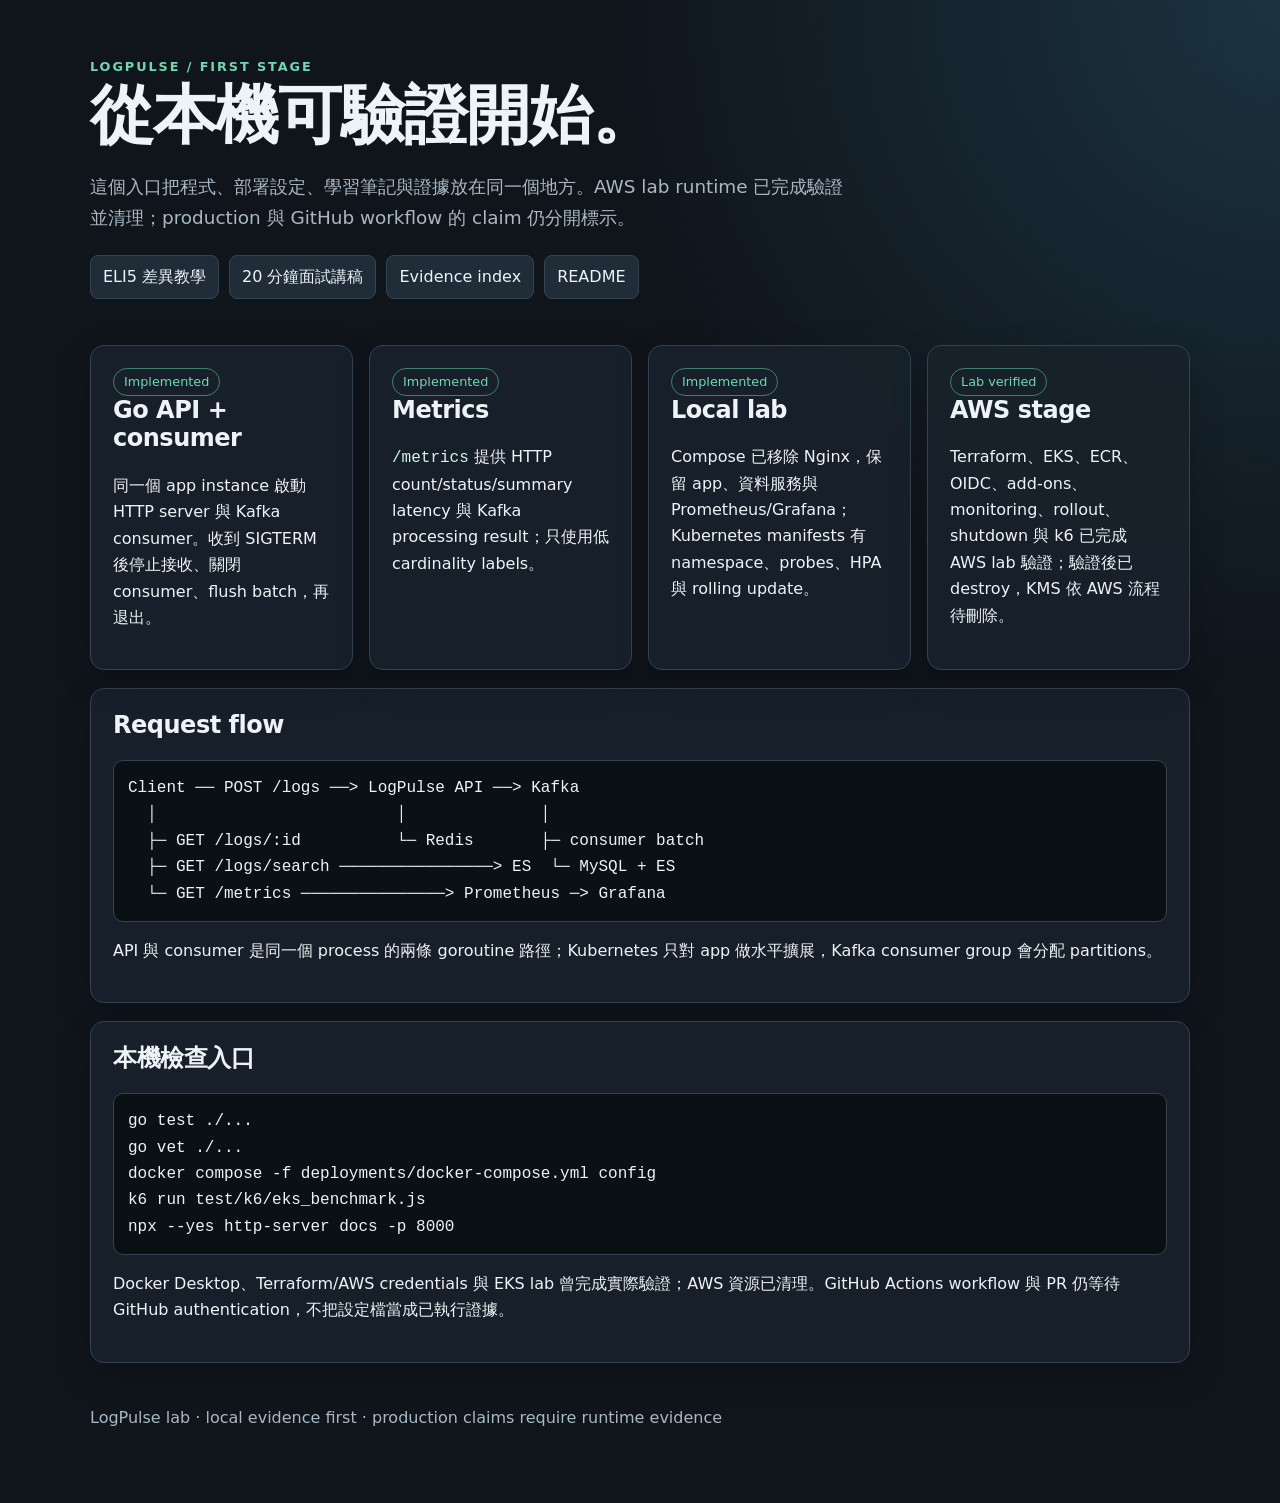
==== docs/index.html @ f5aa5d9d "Build LogPulse AWS lab delivery path" ====
<!doctype html>
<html lang="zh-Hant">
<head>
  <meta charset="utf-8">
  <meta name="viewport" content="width=device-width, initial-scale=1">
  <title>LogPulse lab notes</title>
  <link rel="stylesheet" href="site.css">
</head>
<body>
  <header>
    <div class="eyebrow">LogPulse / first stage</div>
    <h1>從本機可驗證開始。</h1>
    <p class="lead">這個入口把程式、部署設定、學習筆記與證據放在同一個地方。AWS lab runtime 已完成驗證並清理；production 與 GitHub workflow 的 claim 仍分開標示。</p>
    <nav aria-label="文件導覽">
      <a href="learning/LogPulse_補強前後差異教學.html">ELI5 差異教學</a>
      <a href="interview/LogPulse_20分鐘面試講稿.html">20 分鐘面試講稿</a>
      <a href="evidence/index.md">Evidence index</a>
      <a href="../README.md">README</a>
    </nav>
  </header>

  <main>
    <section class="grid" aria-label="目前狀態">
      <div class="card"><span class="tag ready">Implemented</span><h2>Go API + consumer</h2><p>同一個 app instance 啟動 HTTP server 與 Kafka consumer。收到 SIGTERM 後停止接收、關閉 consumer、flush batch，再退出。</p></div>
      <div class="card"><span class="tag ready">Implemented</span><h2>Metrics</h2><p><code>/metrics</code> 提供 HTTP count/status/summary latency 與 Kafka processing result；只使用低 cardinality labels。</p></div>
      <div class="card"><span class="tag ready">Implemented</span><h2>Local lab</h2><p>Compose 已移除 Nginx，保留 app、資料服務與 Prometheus/Grafana；Kubernetes manifests 有 namespace、probes、HPA 與 rolling update。</p></div>
      <div class="card"><span class="tag ready">Lab verified</span><h2>AWS stage</h2><p>Terraform、EKS、ECR、OIDC、add-ons、monitoring、rollout、shutdown 與 k6 已完成 AWS lab 驗證；驗證後已 destroy，KMS 依 AWS 流程待刪除。</p></div>
    </section>

    <section class="card" style="margin-top:18px">
      <h2>Request flow</h2>
      <pre>Client ── POST /logs ──&gt; LogPulse API ──&gt; Kafka
  │                         │              │
  ├─ GET /logs/:id          └─ Redis       ├─ consumer batch
  ├─ GET /logs/search ────────────────&gt; ES  └─ MySQL + ES
  └─ GET /metrics ───────────────&gt; Prometheus ─&gt; Grafana</pre>
      <p>API 與 consumer 是同一個 process 的兩條 goroutine 路徑；Kubernetes 只對 app 做水平擴展，Kafka consumer group 會分配 partitions。</p>
    </section>

    <section class="card" style="margin-top:18px">
      <h2>本機檢查入口</h2>
      <pre>go test ./...
go vet ./...
docker compose -f deployments/docker-compose.yml config
k6 run test/k6/eks_benchmark.js
npx --yes http-server docs -p 8000</pre>
      <p>Docker Desktop、Terraform/AWS credentials 與 EKS lab 曾完成實際驗證；AWS 資源已清理。GitHub Actions workflow 與 PR 仍等待 GitHub authentication，不把設定檔當成已執行證據。</p>
    </section>
  </main>
  <footer>LogPulse lab · local evidence first · production claims require runtime evidence</footer>
</body>
</html>
---- docs/site.css ----
:root {
  color-scheme: dark;
  --bg: #10151c;
  --panel: #18212b;
  --panel-2: #202d39;
  --text: #edf3f7;
  --muted: #aab8c4;
  --accent: #72d6b1;
  --accent-2: #ffc978;
  --line: #334351;
  --code: #0b1015;
}

* { box-sizing: border-box; }
body {
  margin: 0;
  background: radial-gradient(circle at top right, #1b3340 0, var(--bg) 42rem);
  color: var(--text);
  font: 16px/1.65 system-ui, -apple-system, "Segoe UI", sans-serif;
}
a { color: var(--accent); }
main, header { width: min(1100px, calc(100% - 32px)); margin: 0 auto; }
header { padding: 56px 0 24px; }
h1, h2, h3 { line-height: 1.2; letter-spacing: -.02em; }
h1 { font-size: clamp(2rem, 5vw, 4rem); margin: 0 0 12px; }
h2 { margin-top: 0; }
h3 { color: var(--accent-2); }
.eyebrow { color: var(--accent); font-size: .8rem; font-weight: 700; letter-spacing: .15em; text-transform: uppercase; }
.lead { color: var(--muted); font-size: 1.15rem; max-width: 760px; }
.grid { display: grid; gap: 16px; grid-template-columns: repeat(auto-fit, minmax(240px, 1fr)); }
.card, article { background: color-mix(in srgb, var(--panel) 94%, transparent); border: 1px solid var(--line); border-radius: 14px; padding: 22px; box-shadow: 0 12px 35px #0003; }
.card h2, .card h3 { margin-top: 0; }
.tag { display: inline-block; border: 1px solid var(--line); border-radius: 99px; color: var(--muted); font-size: .8rem; padding: 2px 10px; }
.tag.ready { color: var(--accent); border-color: #3e806d; }
.tag.pending { color: var(--accent-2); border-color: #80633e; }
.path { color: var(--muted); font-family: ui-monospace, SFMono-Regular, Consolas, monospace; font-size: .85rem; }
nav { display: flex; flex-wrap: wrap; gap: 10px; margin: 22px 0; }
nav a, .button { background: var(--panel-2); border: 1px solid var(--line); border-radius: 8px; color: var(--text); padding: 8px 12px; text-decoration: none; }
nav a:hover, .button:hover { border-color: var(--accent); }
article { margin: 18px 0; }
.chapter-head { align-items: baseline; display: flex; gap: 12px; justify-content: space-between; }
.takeaway { border-left: 4px solid var(--accent); color: var(--text); font-size: 1.1rem; padding-left: 14px; }
.analogy { background: #24433755; border-radius: 10px; padding: 14px 16px; }
.limit { background: #46382355; border-radius: 10px; padding: 14px 16px; }
.compare { display: grid; gap: 12px; grid-template-columns: repeat(auto-fit, minmax(220px, 1fr)); }
.compare > div { background: var(--code); border: 1px solid var(--line); border-radius: 10px; padding: 14px; }
pre, code { font-family: ui-monospace, SFMono-Regular, Consolas, monospace; }
pre { background: var(--code); border: 1px solid var(--line); border-radius: 10px; overflow-x: auto; padding: 14px; }
code { color: #d4f6e9; }
details { border-top: 1px solid var(--line); margin-top: 14px; padding-top: 12px; }
summary { color: var(--accent); cursor: pointer; font-weight: 650; }
ul { padding-left: 22px; }
.timer { align-items: center; background: var(--code); border: 1px solid var(--line); border-radius: 14px; display: flex; flex-wrap: wrap; gap: 12px; justify-content: space-between; margin: 18px 0; padding: 16px; }
#timer-display { color: var(--accent-2); font: 700 2rem ui-monospace, monospace; }
footer { color: var(--muted); margin: 42px auto; padding-bottom: 30px; width: min(1100px, calc(100% - 32px)); }
@media (max-width: 600px) { header { padding-top: 32px; } .chapter-head { display: block; } }
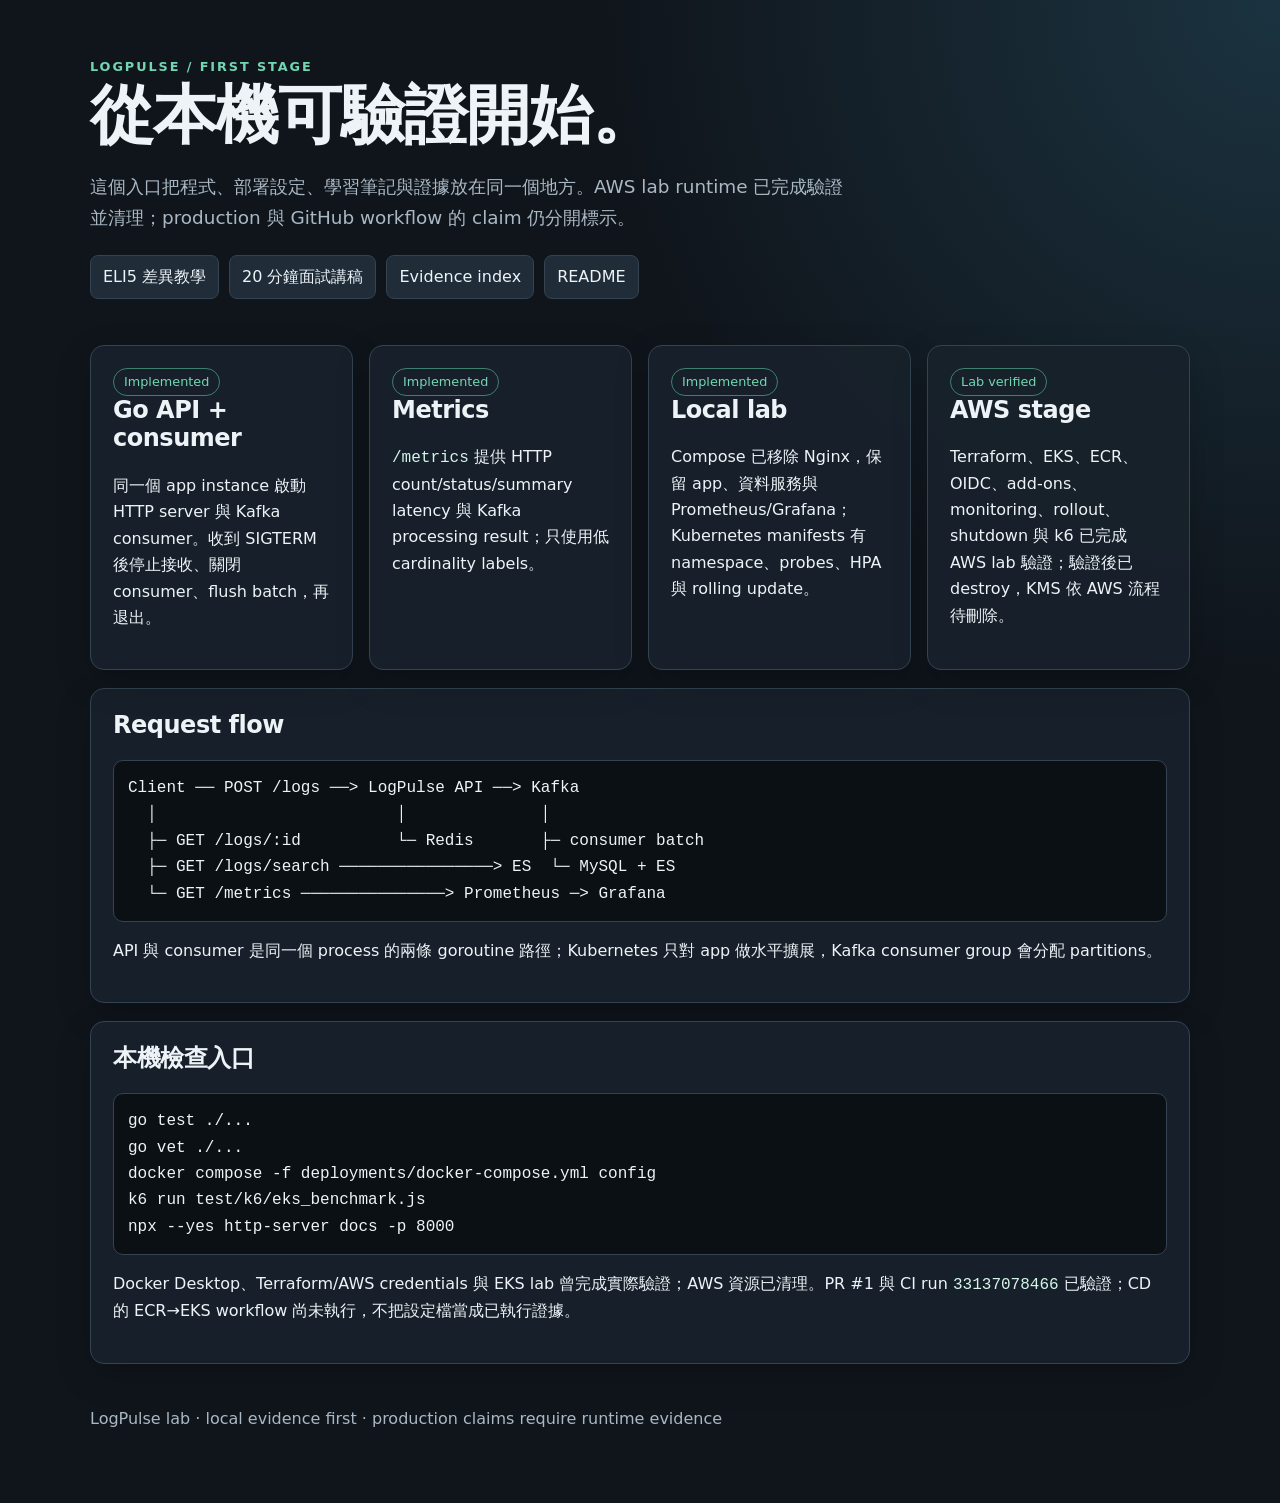
==== commit 823a04b9: "docs: align evidence and HPA claim boundaries" ====
--- a/docs/index.html
+++ b/docs/index.html
@@ -44,7 +44,7 @@
 docker compose -f deployments/docker-compose.yml config
 k6 run test/k6/eks_benchmark.js
 npx --yes http-server docs -p 8000</pre>
-      <p>Docker Desktop、Terraform/AWS credentials 與 EKS lab 曾完成實際驗證；AWS 資源已清理。GitHub Actions workflow 與 PR 仍等待 GitHub authentication，不把設定檔當成已執行證據。</p>
+      <p>Docker Desktop、Terraform/AWS credentials 與 EKS lab 曾完成實際驗證；AWS 資源已清理。PR #1 與 CI run <code>33137078466</code> 已驗證；CD 的 ECR→EKS workflow 尚未執行，不把設定檔當成已執行證據。</p>
     </section>
   </main>
   <footer>LogPulse lab · local evidence first · production claims require runtime evidence</footer>
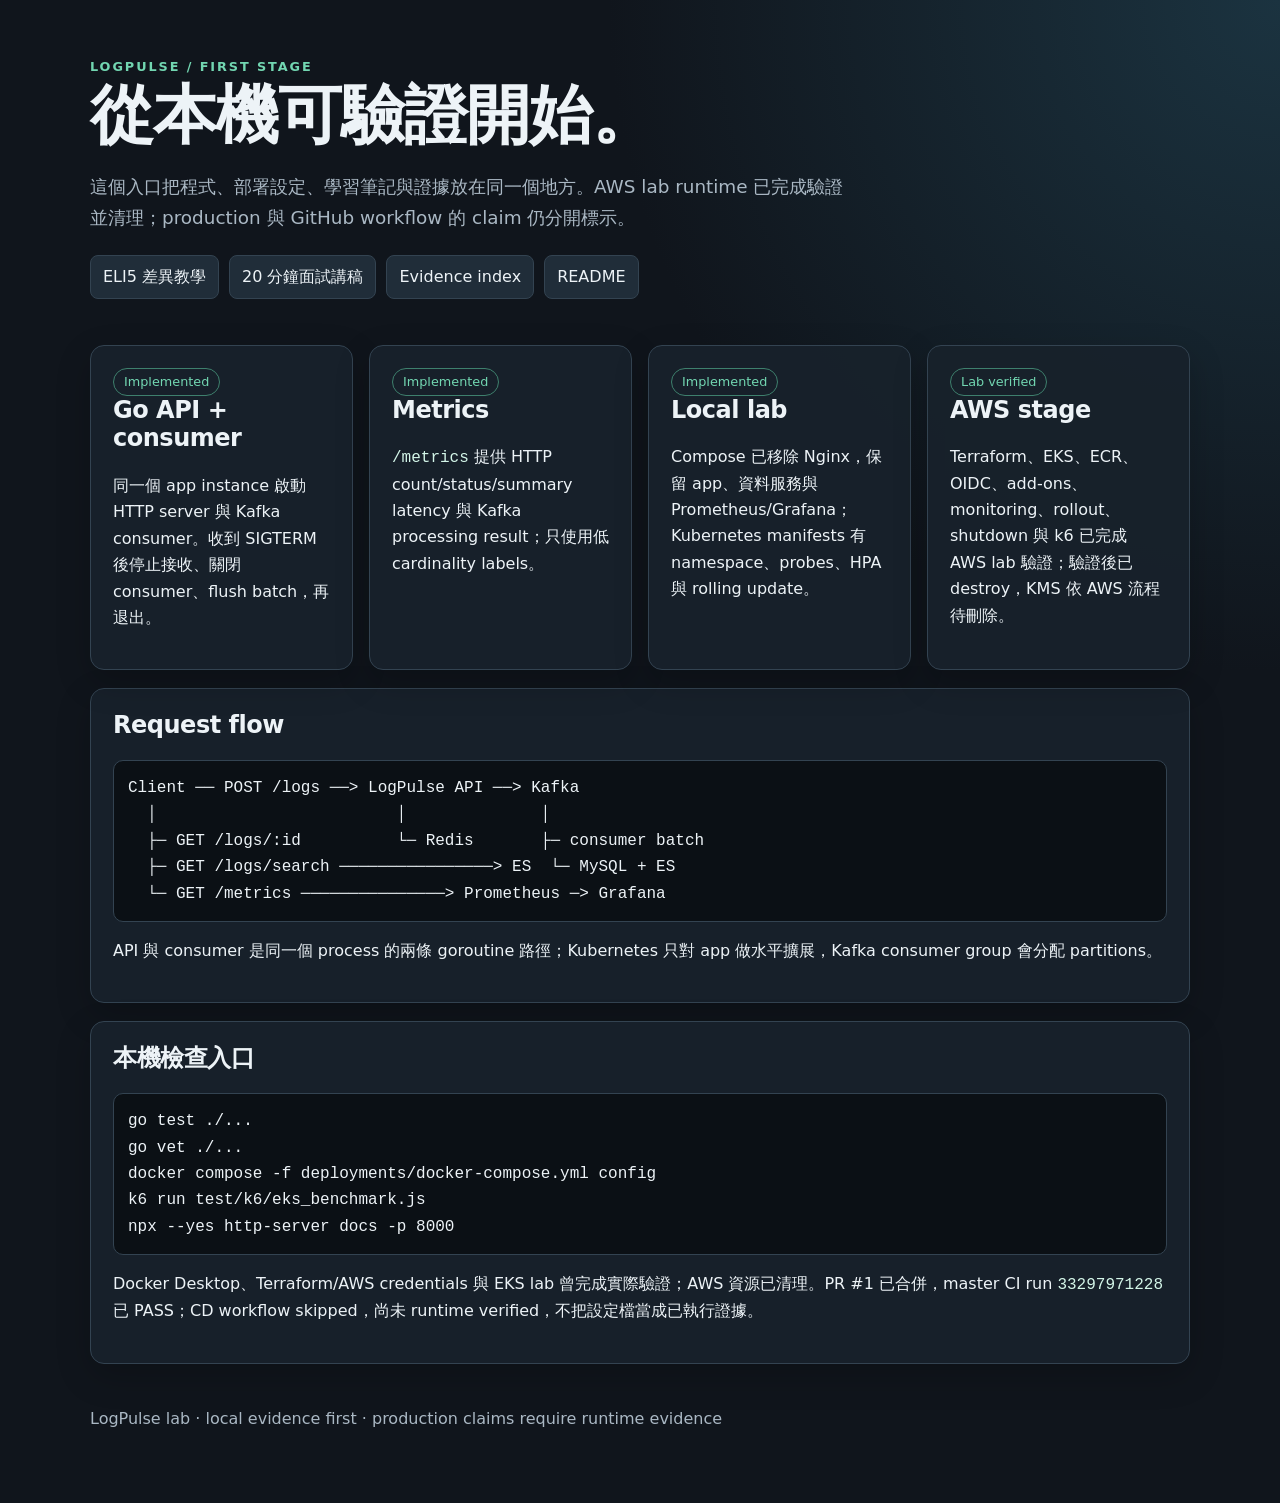
==== commit c23f0c15: "docs: sync merged CI and CD evidence status" ====
--- a/docs/index.html
+++ b/docs/index.html
@@ -15,7 +15,7 @@
       <a href="learning/LogPulse_補強前後差異教學.html">ELI5 差異教學</a>
       <a href="interview/LogPulse_20分鐘面試講稿.html">20 分鐘面試講稿</a>
       <a href="evidence/index.md">Evidence index</a>
-      <a href="../README.md">README</a>
+      <a href="https://github.com/Yupoer/logpulse/blob/master/README.md">README</a>
     </nav>
   </header>
 
@@ -44,7 +44,7 @@
 docker compose -f deployments/docker-compose.yml config
 k6 run test/k6/eks_benchmark.js
 npx --yes http-server docs -p 8000</pre>
-      <p>Docker Desktop、Terraform/AWS credentials 與 EKS lab 曾完成實際驗證；AWS 資源已清理。PR #1 與 CI run <code>33137078466</code> 已驗證；CD 的 ECR→EKS workflow 尚未執行，不把設定檔當成已執行證據。</p>
+      <p>Docker Desktop、Terraform/AWS credentials 與 EKS lab 曾完成實際驗證；AWS 資源已清理。PR #1 已合併，master CI run <code>33297971228</code> 已 PASS；CD workflow skipped，尚未 runtime verified，不把設定檔當成已執行證據。</p>
     </section>
   </main>
   <footer>LogPulse lab · local evidence first · production claims require runtime evidence</footer>
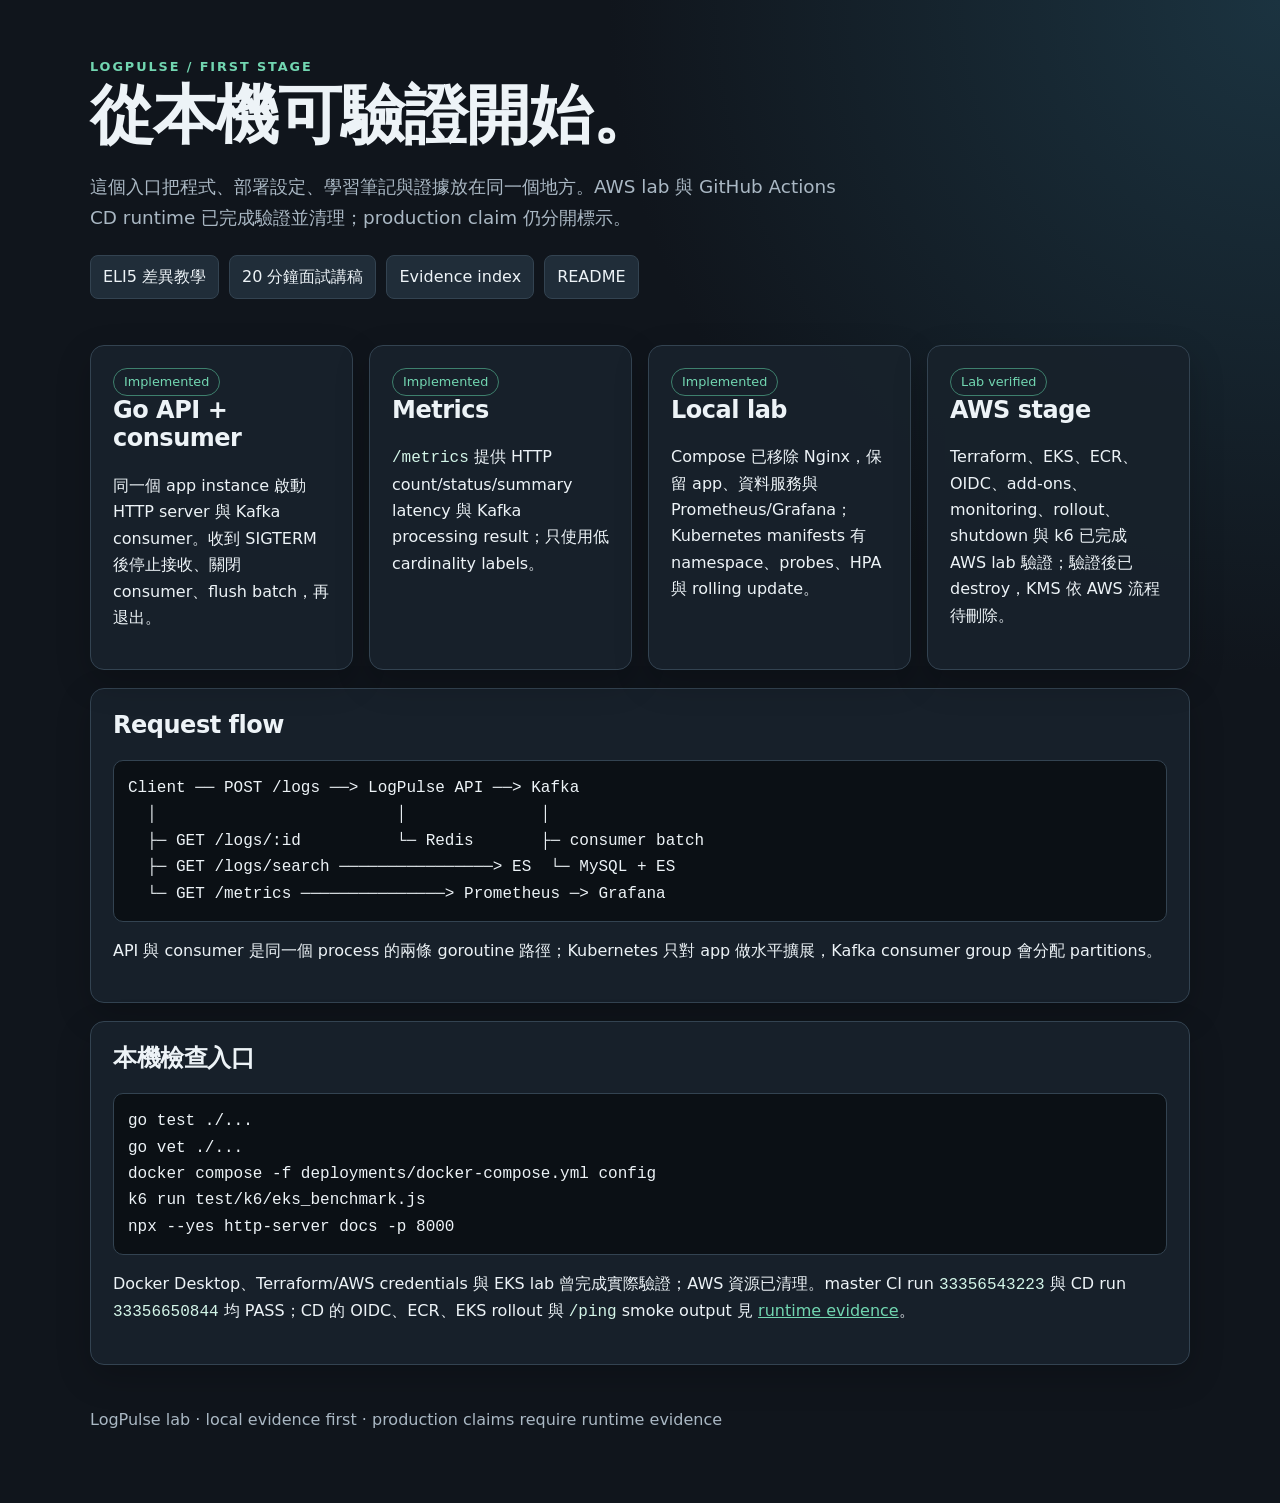
==== commit 0cd11dec: "docs: record GitHub CD runtime evidence" ====
--- a/docs/index.html
+++ b/docs/index.html
@@ -10,7 +10,7 @@
   <header>
     <div class="eyebrow">LogPulse / first stage</div>
     <h1>從本機可驗證開始。</h1>
-    <p class="lead">這個入口把程式、部署設定、學習筆記與證據放在同一個地方。AWS lab runtime 已完成驗證並清理；production 與 GitHub workflow 的 claim 仍分開標示。</p>
+    <p class="lead">這個入口把程式、部署設定、學習筆記與證據放在同一個地方。AWS lab 與 GitHub Actions CD runtime 已完成驗證並清理；production claim 仍分開標示。</p>
     <nav aria-label="文件導覽">
       <a href="learning/LogPulse_補強前後差異教學.html">ELI5 差異教學</a>
       <a href="interview/LogPulse_20分鐘面試講稿.html">20 分鐘面試講稿</a>
@@ -44,7 +44,7 @@
 docker compose -f deployments/docker-compose.yml config
 k6 run test/k6/eks_benchmark.js
 npx --yes http-server docs -p 8000</pre>
-      <p>Docker Desktop、Terraform/AWS credentials 與 EKS lab 曾完成實際驗證；AWS 資源已清理。PR #1 已合併，master CI run <code>33297971228</code> 已 PASS；CD workflow skipped，尚未 runtime verified，不把設定檔當成已執行證據。</p>
+      <p>Docker Desktop、Terraform/AWS credentials 與 EKS lab 曾完成實際驗證；AWS 資源已清理。master CI run <code>33356543223</code> 與 CD run <code>33356650844</code> 均 PASS；CD 的 OIDC、ECR、EKS rollout 與 <code>/ping</code> smoke output 見 <a href="evidence/after/aws-runtime.md">runtime evidence</a>。</p>
     </section>
   </main>
   <footer>LogPulse lab · local evidence first · production claims require runtime evidence</footer>
